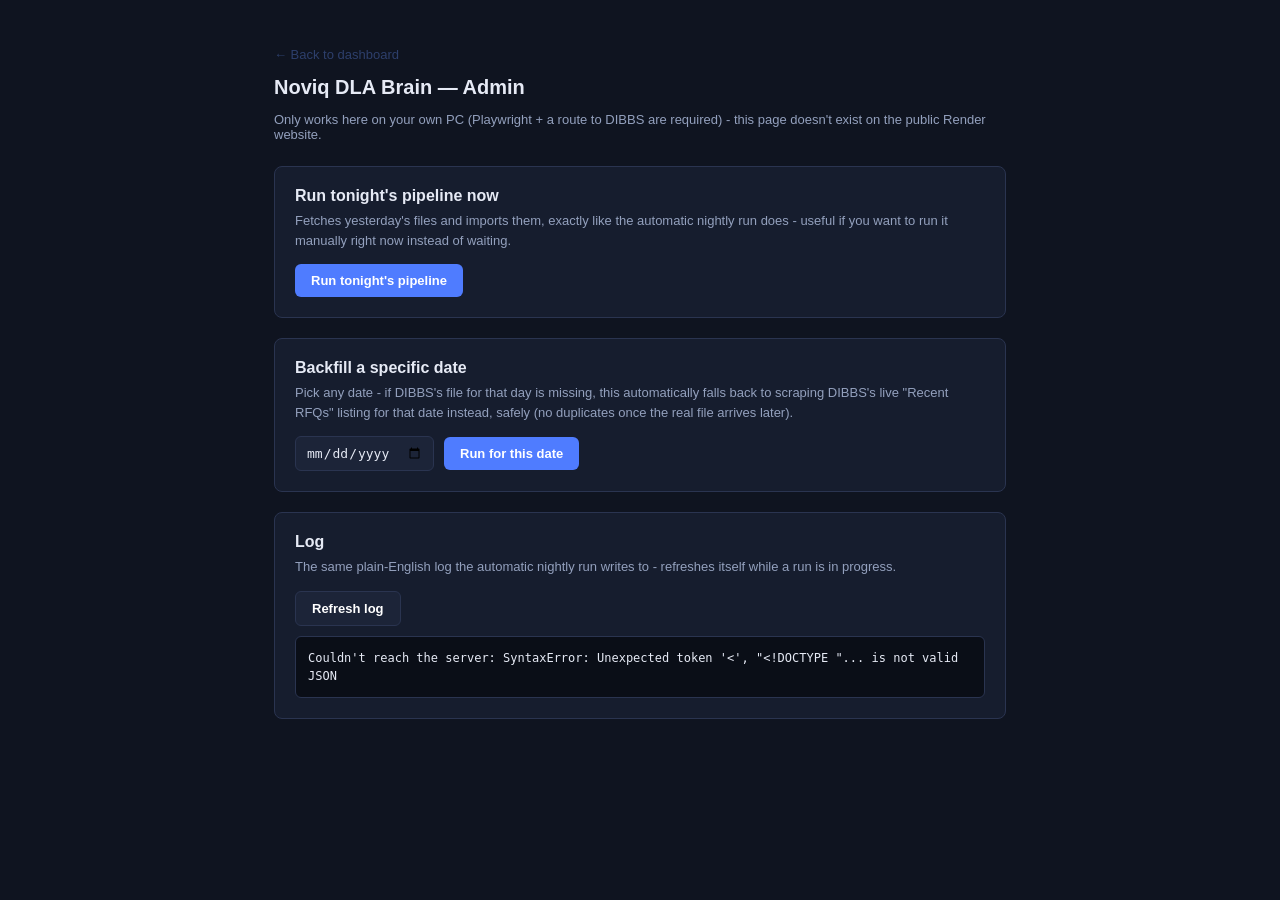
==== static/admin.html @ 5aee082e "Add live-RFQ fallback for missing DIBBS files, nightly automation, and an Admin panel - rfq_live_fal" ====
<!DOCTYPE html>
<html lang="en">
<head>
<meta charset="UTF-8">
<meta name="viewport" content="width=device-width, initial-scale=1.0">
<title>Noviq DLA Brain - Admin</title>
<link rel="stylesheet" href="style.css">
<style>
  .admin-wrap { max-width: 780px; margin: 0 auto; padding: 32px 24px; }
  .admin-card {
    background: var(--panel); border: 1px solid var(--border); border-radius: var(--radius);
    padding: 20px; margin-bottom: 20px;
  }
  .admin-card h2 { margin: 0 0 6px; font-size: 16px; }
  .admin-card p { color: var(--text-dim); margin: 0 0 14px; font-size: 13px; line-height: 1.5; }
  .admin-row { display: flex; gap: 10px; align-items: center; flex-wrap: wrap; }
  .admin-row input[type=date] {
    background: var(--panel-2); border: 1px solid var(--border); color: var(--text);
    border-radius: 6px; padding: 8px 10px; font-size: 13px;
  }
  button.admin-btn {
    background: var(--accent); color: white; border: none; border-radius: 6px;
    padding: 9px 16px; font-size: 13px; cursor: pointer; font-weight: 600;
  }
  button.admin-btn:hover { opacity: 0.9; }
  button.admin-btn.secondary { background: var(--panel-2); border: 1px solid var(--border); }
  #status-msg { margin-top: 10px; font-size: 13px; }
  #status-msg.ok { color: var(--green); }
  #status-msg.err { color: var(--red); }
  #status-msg.busy { color: var(--amber); }
  pre#log-box {
    background: #0a0e17; border: 1px solid var(--border); border-radius: 6px;
    padding: 12px; font-size: 12px; line-height: 1.5; max-height: 420px; overflow-y: auto;
    white-space: pre-wrap; word-break: break-word; margin: 0;
  }
  .log-line-WARNING { color: var(--amber); }
  .log-line-ERROR { color: var(--red); }
  .top-link { color: var(--accent-dim); font-size: 13px; text-decoration: none; }
  .top-link:hover { color: var(--accent); }
</style>
</head>
<body>
<div class="admin-wrap">
  <p><a class="top-link" href="/">&larr; Back to dashboard</a></p>
  <h1 style="font-size:20px; margin-bottom: 4px;">Noviq DLA Brain &mdash; Admin</h1>
  <p style="color: var(--text-dim); font-size:13px; margin-bottom:24px;">
    Only works here on your own PC (Playwright + a route to DIBBS are required) - this page
    doesn't exist on the public Render website.
  </p>

  <div class="admin-card">
    <h2>Run tonight's pipeline now</h2>
    <p>Fetches yesterday's files and imports them, exactly like the automatic nightly run does -
       useful if you want to run it manually right now instead of waiting.</p>
    <div class="admin-row">
      <button class="admin-btn" id="btn-run-tonight">Run tonight's pipeline</button>
    </div>
  </div>

  <div class="admin-card">
    <h2>Backfill a specific date</h2>
    <p>Pick any date - if DIBBS's file for that day is missing, this automatically falls back to
       scraping DIBBS's live "Recent RFQs" listing for that date instead, safely (no duplicates
       once the real file arrives later).</p>
    <div class="admin-row">
      <input type="date" id="date-input">
      <button class="admin-btn" id="btn-run-date">Run for this date</button>
    </div>
  </div>

  <div id="status-msg"></div>

  <div class="admin-card" style="margin-top: 20px;">
    <h2>Log <span id="log-live-dot" style="display:none; color: var(--green);">&#9679; live</span></h2>
    <p>The same plain-English log the automatic nightly run writes to - refreshes itself while a
       run is in progress.</p>
    <div class="admin-row" style="margin-bottom:10px;">
      <button class="admin-btn secondary" id="btn-refresh-log">Refresh log</button>
    </div>
    <pre id="log-box">(loading...)</pre>
  </div>
</div>
<script src="admin.js"></script>
</body>
</html>
---- static/style.css ----
:root {
  --bg: #0f1420;
  --panel: #161d2e;
  --panel-2: #1c2438;
  --border: #2a3450;
  --text: #e6eaf5;
  --text-dim: #93a0bd;
  --accent: #4f7cff;
  --accent-dim: #2d3f6b;
  --green: #2ecc71;
  --amber: #f5a623;
  --red: #e0525f;
  --radius: 8px;
}

* { box-sizing: border-box; }

body {
  margin: 0;
  font-family: "Segoe UI", Roboto, Arial, sans-serif;
  background: var(--bg);
  color: var(--text);
  font-size: 14px;
}

.app {
  display: flex;
  min-height: 100vh;
}

/* Sidebar */
.sidebar {
  width: 220px;
  background: var(--panel);
  border-right: 1px solid var(--border);
  display: flex;
  flex-direction: column;
  padding: 20px 0;
  flex-shrink: 0;
}

.brand {
  display: flex;
  align-items: center;
  gap: 10px;
  padding: 0 20px 20px;
  border-bottom: 1px solid var(--border);
  margin-bottom: 12px;
}

.brand-mark {
  width: 34px;
  height: 34px;
  border-radius: 8px;
  background: var(--accent);
  display: flex;
  align-items: center;
  justify-content: center;
  font-weight: 700;
  font-size: 16px;
}

.brand-name {
  font-weight: 600;
  line-height: 1.2;
}
.brand-name span {
  font-weight: 400;
  color: var(--text-dim);
  font-size: 12px;
}

.nav { display: flex; flex-direction: column; gap: 2px; padding: 0 10px; }

.nav-item {
  display: block;
  padding: 10px 12px;
  border-radius: var(--radius);
  color: var(--text-dim);
  text-decoration: none;
}

.nav-item:hover { background: var(--panel-2); color: var(--text); }

.nav-item.active {
  background: var(--accent-dim);
  color: var(--text);
  font-weight: 600;
}

.nav-item[data-disabled] { opacity: 0.45; cursor: default; }
.nav-item[data-disabled]:hover { background: none; color: var(--text-dim); }

.sidebar-footer {
  margin-top: auto;
  padding: 12px 20px 0;
  font-size: 11px;
  color: var(--text-dim);
  border-top: 1px solid var(--border);
}

/* Main */
.main {
  flex: 1;
  padding: 20px 28px 40px;
  min-width: 0;
}

.topbar {
  display: flex;
  align-items: flex-end;
  justify-content: space-between;
  gap: 20px;
  margin-bottom: 16px;
  flex-wrap: wrap;
}

.topbar-title h1 { margin: 0 0 4px; font-size: 20px; }
.last-updated { font-size: 12px; color: var(--text-dim); }

.topbar-search { display: flex; gap: 8px; }
.topbar-search input {
  width: 340px;
  padding: 9px 12px;
  background: var(--panel-2);
  border: 1px solid var(--border);
  border-radius: var(--radius);
  color: var(--text);
}

.btn {
  padding: 9px 16px;
  border-radius: var(--radius);
  border: 1px solid var(--border);
  background: var(--panel-2);
  color: var(--text);
  cursor: pointer;
  font-size: 13px;
}
.btn:hover { border-color: var(--accent); }
.btn-primary { background: var(--accent); border-color: var(--accent); font-weight: 600; }
.btn-primary:hover { filter: brightness(1.1); }
.btn-secondary { background: transparent; }
.btn-small { padding: 5px 10px; font-size: 12px; }

/* Tabs */
.tabs { display: flex; gap: 4px; margin-bottom: 14px; border-bottom: 1px solid var(--border); }
.tab {
  background: none;
  border: none;
  color: var(--text-dim);
  padding: 10px 18px;
  cursor: pointer;
  font-size: 13px;
  border-bottom: 2px solid transparent;
}
.tab.active { color: var(--text); border-bottom-color: var(--accent); font-weight: 600; }
.tab-count { color: var(--text-dim); font-weight: 400; }

/* Filter bar */
.filter-bar {
  display: flex;
  align-items: flex-end;
  gap: 16px;
  flex-wrap: wrap;
  background: var(--panel);
  border: 1px solid var(--border);
  border-radius: var(--radius);
  padding: 14px 16px;
  margin-bottom: 16px;
}

.filter-field { display: flex; flex-direction: column; gap: 4px; }
.filter-field label { font-size: 11px; color: var(--text-dim); text-transform: uppercase; letter-spacing: .03em; }
.filter-field select, .filter-field input[type="text"], .filter-field input[type="date"], .filter-field input[type="number"] {
  padding: 7px 10px;
  background: var(--panel-2);
  border: 1px solid var(--border);
  border-radius: var(--radius);
  color: var(--text);
  min-width: 140px;
}
.checkbox-field { flex-direction: row; align-items: center; }
.checkbox-field label { display: flex; align-items: center; gap: 6px; text-transform: none; font-size: 13px; color: var(--text); }

.filter-actions { display: flex; gap: 8px; margin-left: auto; }

/* Table */
.table-wrap { overflow-x: auto; border: 1px solid var(--border); border-radius: var(--radius); }

table { width: 100%; border-collapse: collapse; background: var(--panel); }

th, td {
  padding: 10px 12px;
  text-align: left;
  white-space: nowrap;
  border-bottom: 1px solid var(--border);
}

th {
  background: var(--panel-2);
  color: var(--text-dim);
  font-size: 11px;
  text-transform: uppercase;
  letter-spacing: .03em;
  cursor: pointer;
  user-select: none;
}

tbody tr:hover { background: var(--panel-2); cursor: pointer; }
.col-check { width: 34px; }
.empty-row { text-align: center; color: var(--text-dim); padding: 30px; }

.badge {
  display: inline-block;
  padding: 3px 9px;
  border-radius: 999px;
  font-size: 11px;
  font-weight: 600;
}
.badge-current { background: rgba(46,204,113,.15); color: var(--green); }
.badge-future { background: rgba(245,166,35,.15); color: var(--amber); }
.badge-old { background: rgba(147,160,189,.15); color: var(--text-dim); }
.badge-yes { background: rgba(79,124,255,.15); color: var(--accent); }
.badge-no { background: rgba(147,160,189,.1); color: var(--text-dim); }
.badge-overdue { background: rgba(224,82,95,.18); color: var(--red); }
.badge-duesoon { background: rgba(245,166,35,.18); color: var(--amber); }
.badge-daysleft { background: rgba(147,160,189,.12); color: var(--text-dim); }

.value-na { color: var(--text-dim); font-style: italic; }

/* Pagination */
.pagination { display: flex; align-items: center; justify-content: center; gap: 16px; margin-top: 16px; }

/* Detail panel */
.detail-overlay {
  position: fixed; inset: 0;
  background: rgba(5,8,15,.6);
  display: flex; justify-content: flex-end;
  z-index: 50;
}
.detail-overlay.hidden { display: none; }

.detail-panel {
  width: 640px;
  max-width: 100%;
  background: var(--bg);
  border-left: 1px solid var(--border);
  height: 100%;
  overflow-y: auto;
  padding: 24px;
  position: relative;
}

.detail-close {
  position: absolute;
  top: 18px; right: 18px;
  background: none; border: none;
  color: var(--text-dim);
  font-size: 22px;
  cursor: pointer;
}
.detail-close:hover { color: var(--text); }

.card {
  background: var(--panel);
  border: 1px solid var(--border);
  border-radius: var(--radius);
  padding: 16px;
  margin-bottom: 14px;
}
.card h3 { margin: 0 0 12px; font-size: 13px; text-transform: uppercase; letter-spacing: .04em; color: var(--text-dim); }

.kv-grid { display: grid; grid-template-columns: 1fr 1fr; gap: 8px 20px; }
.kv-grid .kv { display: flex; flex-direction: column; gap: 2px; }
.kv label { font-size: 11px; color: var(--text-dim); }
.kv span { font-size: 13px; }
.kv input[type="number"] {
  background: var(--panel-2);
  border: 1px solid var(--border);
  border-radius: var(--radius);
  color: var(--text);
  padding: 6px 8px;
  font-size: 13px;
  width: 100%;
}
#calcCard .kv span { font-weight: 600; color: var(--accent); }

.mini-table { width: 100%; border-collapse: collapse; margin-top: 8px; }
.mini-table th, .mini-table td { padding: 6px 8px; font-size: 12px; border-bottom: 1px solid var(--border); white-space: normal; }
.mini-table th { background: transparent; color: var(--text-dim); text-transform: none; letter-spacing: 0; cursor: default; position: sticky; top: 0; }
.scroll-table { max-height: 320px; overflow-y: auto; border: 1px solid var(--border); border-radius: var(--radius); }
.scroll-table .mini-table { margin-top: 0; }
.scroll-table th { background: var(--panel); }

.basis-note {
  margin-top: 8px;
  font-size: 12px;
  color: var(--text-dim);
  font-style: italic;
}

.actions-row { display: flex; gap: 8px; flex-wrap: wrap; }

textarea {
  width: 100%;
  background: var(--panel-2);
  border: 1px solid var(--border);
  border-radius: var(--radius);
  color: var(--text);
  padding: 8px;
  font-family: inherit;
  resize: vertical;
  min-height: 60px;
}

.notes-list { display: flex; flex-direction: column; gap: 8px; margin-top: 10px; }
.note-item { font-size: 12px; background: var(--panel-2); border-radius: var(--radius); padding: 8px; }
.note-item .note-date { color: var(--text-dim); font-size: 11px; margin-bottom: 3px; }

.toast {
  position: fixed;
  bottom: 24px; left: 50%;
  transform: translateX(-50%);
  background: var(--panel-2);
  border: 1px solid var(--accent);
  padding: 10px 18px;
  border-radius: var(--radius);
  z-index: 100;
}
.toast.hidden { display: none; }
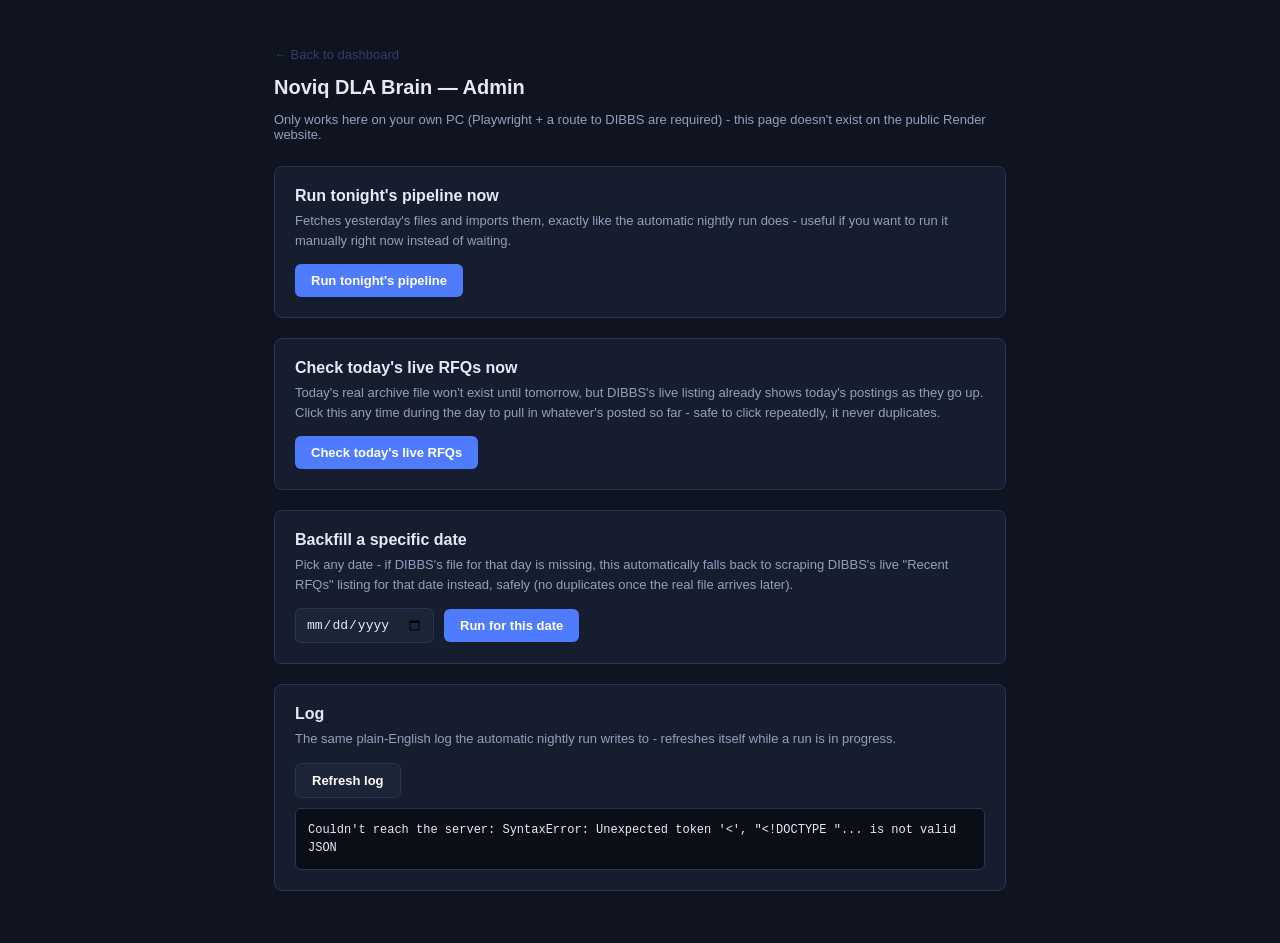
==== commit 867045d4: "Add an intraday live-RFQ check so new solicitations aren't missed until next-day's archive file - ni" ====
--- a/static/admin.html
+++ b/static/admin.html
@@ -58,6 +58,16 @@
   </div>
 
   <div class="admin-card">
+    <h2>Check today's live RFQs now</h2>
+    <p>Today's real archive file won't exist until tomorrow, but DIBBS's live listing already
+       shows today's postings as they go up. Click this any time during the day to pull in
+       whatever's posted so far - safe to click repeatedly, it never duplicates.</p>
+    <div class="admin-row">
+      <button class="admin-btn" id="btn-run-today-check">Check today's live RFQs</button>
+    </div>
+  </div>
+
+  <div class="admin-card">
     <h2>Backfill a specific date</h2>
     <p>Pick any date - if DIBBS's file for that day is missing, this automatically falls back to
        scraping DIBBS's live "Recent RFQs" listing for that date instead, safely (no duplicates
